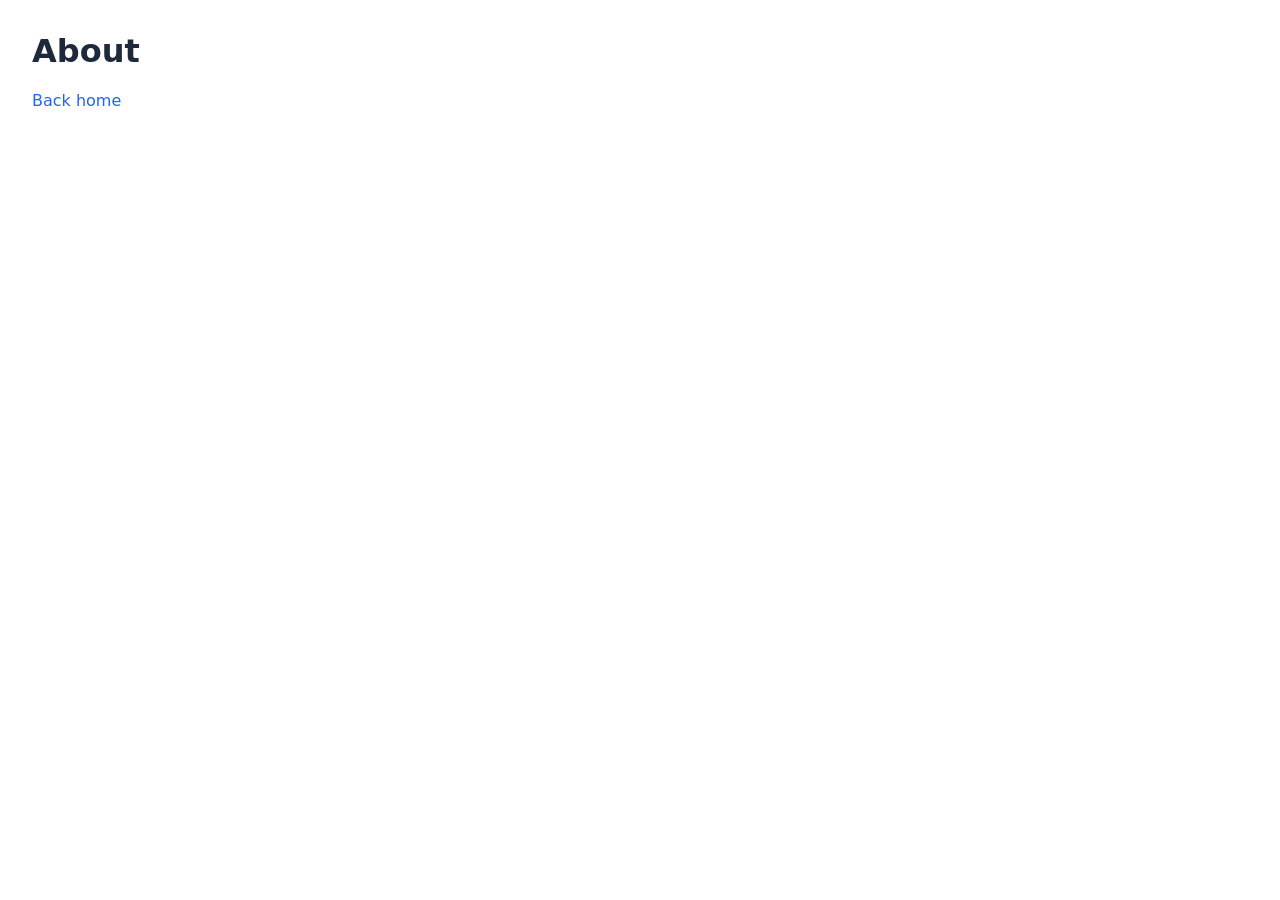
==== about/index.html @ 8b20c661 "Initial commit" ====
<!doctype html>
<html>
  <head>
    <meta charset="utf-8" />
    <meta name="viewport" content="width=device-width, initial-scale=1" />
    <meta name="color-scheme" content="light dark" />
    <title>About</title>
    <link rel="icon" href="/assets/favicon.svg" type="image/svg+xml">
    <link rel="stylesheet" href="/assets/css/styles.css">
  </head>
  <body>
    <h1>About</h1>
    <p><a href="/">Back home</a></p>
  </body>
</html>
---- assets/css/styles.css ----
:root {
  color-scheme: light dark;
  --color-bg: #ffffff;
  --color-text: #1e293b;
  --color-muted: #64748b;
  --color-accent: #2563eb;
  --color-border: #e2e8f0;
}

@media (prefers-color-scheme: dark) {
  :root {
    --color-bg: #0f172a;
    --color-text: #e2e8f0;
    --color-muted: #94a3b8;
    --color-accent: #60a5fa;
    --color-border: #1e293b;
  }
}

body {
  font-family: system-ui, sans-serif;
  margin: 2rem;
  background-color: var(--color-bg);
  color: var(--color-text);
}

a {
  text-decoration: none;
  color: var(--color-accent);
}
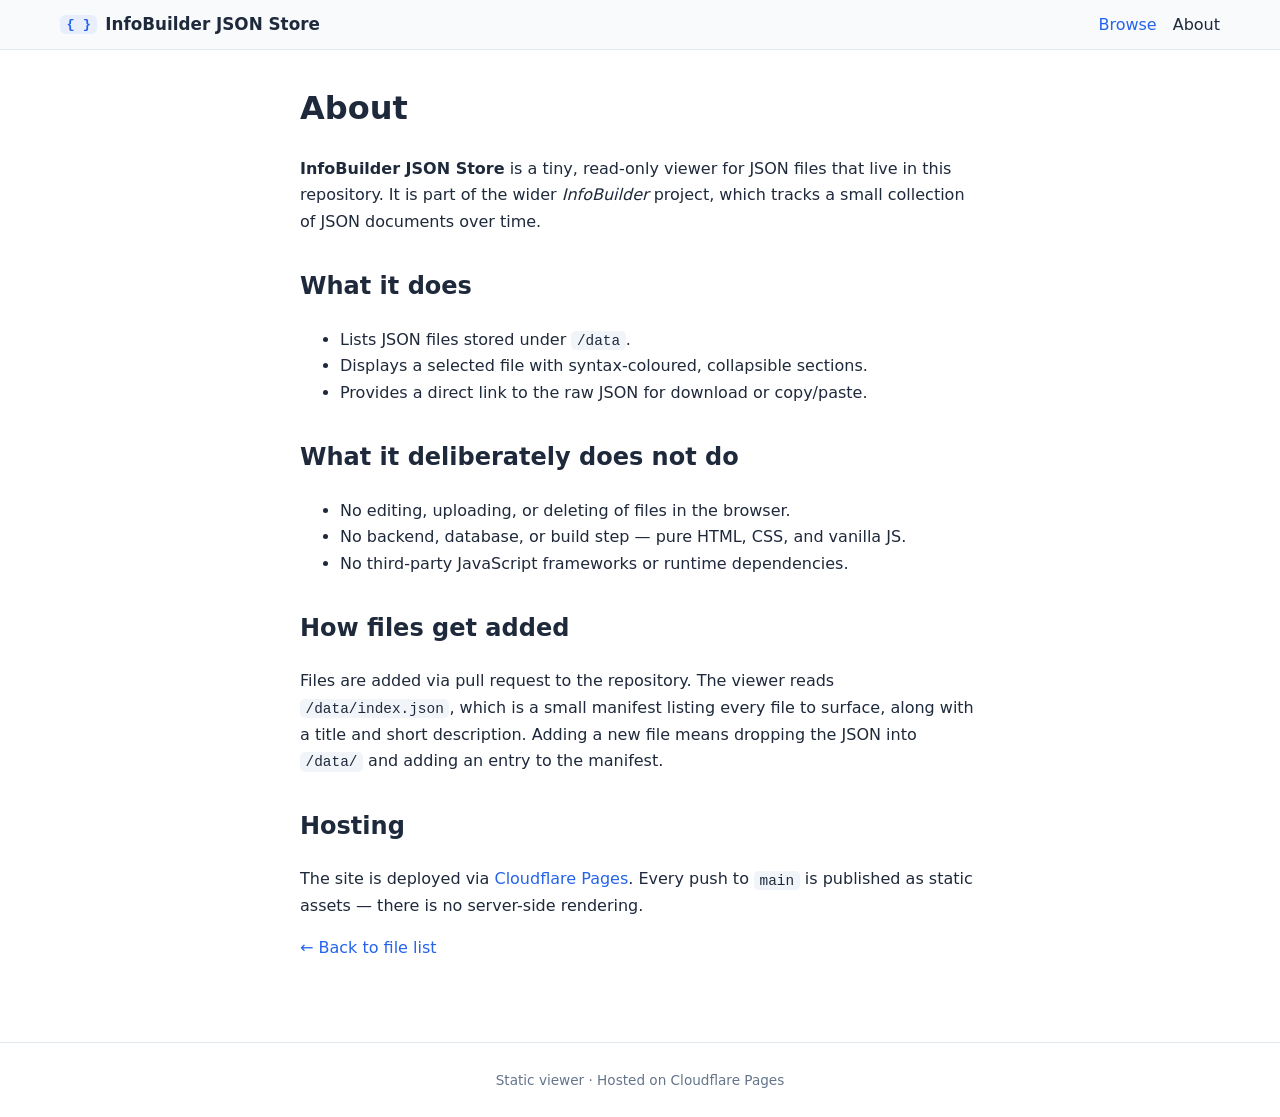
==== commit d9b39a0f: "Build static JSON viewer site Adds a minimal read-only site that lists JSON files from /data and ren" ====
--- a/about/index.html
+++ b/about/index.html
@@ -1,15 +1,71 @@
 <!doctype html>
-<html>
+<html lang="en">
   <head>
     <meta charset="utf-8" />
     <meta name="viewport" content="width=device-width, initial-scale=1" />
     <meta name="color-scheme" content="light dark" />
-    <title>About</title>
+    <title>About · InfoBuilder JSON Store</title>
     <link rel="icon" href="/assets/favicon.svg" type="image/svg+xml">
     <link rel="stylesheet" href="/assets/css/styles.css">
   </head>
   <body>
-    <h1>About</h1>
-    <p><a href="/">Back home</a></p>
+    <header class="site-header">
+      <div class="site-header__inner">
+        <a class="site-title" href="/">
+          <span class="site-title__mark">{ }</span>
+          InfoBuilder JSON Store
+        </a>
+        <nav class="site-nav">
+          <a href="/">Browse</a>
+          <a href="/about/" aria-current="page">About</a>
+        </nav>
+      </div>
+    </header>
+
+    <main class="prose">
+      <h1>About</h1>
+      <p>
+        <strong>InfoBuilder JSON Store</strong> is a tiny, read-only viewer for JSON
+        files that live in this repository. It is part of the wider
+        <em>InfoBuilder</em> project, which tracks a small collection of JSON
+        documents over time.
+      </p>
+
+      <h2>What it does</h2>
+      <ul>
+        <li>Lists JSON files stored under <code>/data</code>.</li>
+        <li>Displays a selected file with syntax-coloured, collapsible sections.</li>
+        <li>Provides a direct link to the raw JSON for download or copy/paste.</li>
+      </ul>
+
+      <h2>What it deliberately does not do</h2>
+      <ul>
+        <li>No editing, uploading, or deleting of files in the browser.</li>
+        <li>No backend, database, or build step — pure HTML, CSS, and vanilla JS.</li>
+        <li>No third-party JavaScript frameworks or runtime dependencies.</li>
+      </ul>
+
+      <h2>How files get added</h2>
+      <p>
+        Files are added via pull request to the repository. The viewer reads
+        <code>/data/index.json</code>, which is a small manifest listing every
+        file to surface, along with a title and short description. Adding a new
+        file means dropping the JSON into <code>/data/</code> and adding an entry
+        to the manifest.
+      </p>
+
+      <h2>Hosting</h2>
+      <p>
+        The site is deployed via <a href="https://pages.cloudflare.com/">Cloudflare Pages</a>.
+        Every push to <code>main</code> is published as static assets — there is no
+        server-side rendering.
+      </p>
+
+      <p><a href="/">← Back to file list</a></p>
+    </main>
+
+    <footer class="site-footer">
+      <p>Static viewer · Hosted on Cloudflare Pages</p>
+    </footer>
   </body>
 </html>
--- a/assets/css/styles.css
+++ b/assets/css/styles.css
@@ -1,30 +1,412 @@
 :root {
   color-scheme: light dark;
   --color-bg: #ffffff;
+  --color-bg-elev: #f8fafc;
   --color-text: #1e293b;
   --color-muted: #64748b;
   --color-accent: #2563eb;
+  --color-accent-soft: rgba(37, 99, 235, 0.08);
   --color-border: #e2e8f0;
+  --color-code-bg: #f1f5f9;
+
+  /* JSON token colors (light) */
+  --tok-key: #0f766e;
+  --tok-string: #b45309;
+  --tok-number: #2563eb;
+  --tok-bool: #9333ea;
+  --tok-null: #64748b;
+  --tok-punct: #475569;
 }
 
 @media (prefers-color-scheme: dark) {
   :root {
     --color-bg: #0f172a;
+    --color-bg-elev: #111c34;
     --color-text: #e2e8f0;
     --color-muted: #94a3b8;
     --color-accent: #60a5fa;
+    --color-accent-soft: rgba(96, 165, 250, 0.12);
     --color-border: #1e293b;
+    --color-code-bg: #0b1424;
+
+    --tok-key: #5eead4;
+    --tok-string: #fbbf24;
+    --tok-number: #93c5fd;
+    --tok-bool: #c4b5fd;
+    --tok-null: #94a3b8;
+    --tok-punct: #94a3b8;
   }
 }
 
+* {
+  box-sizing: border-box;
+}
+
+html, body {
+  margin: 0;
+  padding: 0;
+}
+
 body {
-  font-family: system-ui, sans-serif;
-  margin: 2rem;
+  font-family: system-ui, -apple-system, "Segoe UI", Roboto, sans-serif;
   background-color: var(--color-bg);
   color: var(--color-text);
+  min-height: 100vh;
+  display: flex;
+  flex-direction: column;
 }
 
 a {
   text-decoration: none;
   color: var(--color-accent);
 }
+
+a:hover {
+  text-decoration: underline;
+}
+
+code {
+  font-family: ui-monospace, SFMono-Regular, Menlo, Consolas, monospace;
+  font-size: 0.9em;
+}
+
+/* Header */
+.site-header {
+  background: var(--color-bg-elev);
+  border-bottom: 1px solid var(--color-border);
+}
+
+.site-header__inner {
+  max-width: 1200px;
+  margin: 0 auto;
+  padding: 0.9rem 1.25rem;
+  display: flex;
+  align-items: center;
+  justify-content: space-between;
+  gap: 1rem;
+}
+
+.site-title {
+  display: inline-flex;
+  align-items: center;
+  gap: 0.5rem;
+  color: var(--color-text);
+  font-weight: 600;
+  font-size: 1.05rem;
+}
+
+.site-title:hover {
+  text-decoration: none;
+}
+
+.site-title__mark {
+  display: inline-block;
+  padding: 0.15rem 0.4rem;
+  border-radius: 0.35rem;
+  background: var(--color-accent-soft);
+  color: var(--color-accent);
+  font-family: ui-monospace, SFMono-Regular, Menlo, Consolas, monospace;
+  font-size: 0.85rem;
+}
+
+.site-nav {
+  display: flex;
+  gap: 1rem;
+}
+
+.site-nav a[aria-current="page"] {
+  color: var(--color-text);
+}
+
+/* Layout */
+.layout {
+  flex: 1;
+  max-width: 1200px;
+  width: 100%;
+  margin: 0 auto;
+  padding: 1.25rem;
+  display: grid;
+  grid-template-columns: 280px 1fr;
+  gap: 1.25rem;
+  align-items: start;
+}
+
+@media (max-width: 760px) {
+  .layout {
+    grid-template-columns: 1fr;
+  }
+}
+
+/* Sidebar */
+.sidebar {
+  background: var(--color-bg-elev);
+  border: 1px solid var(--color-border);
+  border-radius: 0.5rem;
+  padding: 1rem;
+  position: sticky;
+  top: 1rem;
+}
+
+.sidebar__heading {
+  margin: 0 0 0.75rem;
+  font-size: 0.75rem;
+  text-transform: uppercase;
+  letter-spacing: 0.06em;
+  color: var(--color-muted);
+}
+
+.file-list {
+  list-style: none;
+  margin: 0;
+  padding: 0;
+  display: flex;
+  flex-direction: column;
+  gap: 0.25rem;
+}
+
+.file-list__status,
+.file-list__empty,
+.file-list__error {
+  color: var(--color-muted);
+  font-size: 0.9rem;
+  padding: 0.5rem 0.25rem;
+}
+
+.file-list__error {
+  color: #b91c1c;
+}
+
+.file-list a {
+  display: block;
+  padding: 0.55rem 0.7rem;
+  border-radius: 0.4rem;
+  color: var(--color-text);
+  border: 1px solid transparent;
+}
+
+.file-list a:hover {
+  background: var(--color-accent-soft);
+  text-decoration: none;
+}
+
+.file-list a[aria-current="true"] {
+  background: var(--color-accent-soft);
+  border-color: var(--color-accent);
+  color: var(--color-accent);
+}
+
+.file-list__title {
+  display: block;
+  font-weight: 600;
+  font-size: 0.95rem;
+}
+
+.file-list__path {
+  display: block;
+  font-family: ui-monospace, SFMono-Regular, Menlo, Consolas, monospace;
+  font-size: 0.78rem;
+  color: var(--color-muted);
+  margin-top: 0.1rem;
+}
+
+/* Viewer */
+.viewer {
+  background: var(--color-bg-elev);
+  border: 1px solid var(--color-border);
+  border-radius: 0.5rem;
+  min-height: 320px;
+  display: flex;
+  flex-direction: column;
+}
+
+.viewer__toolbar {
+  display: flex;
+  align-items: flex-start;
+  justify-content: space-between;
+  gap: 1rem;
+  padding: 1rem 1.25rem;
+  border-bottom: 1px solid var(--color-border);
+  flex-wrap: wrap;
+}
+
+.viewer__title {
+  margin: 0;
+  font-size: 1.1rem;
+}
+
+.viewer__description {
+  margin: 0.25rem 0 0;
+  color: var(--color-muted);
+  font-size: 0.92rem;
+}
+
+.viewer__path {
+  margin: 0.4rem 0 0;
+  font-size: 0.85rem;
+  color: var(--color-muted);
+  display: flex;
+  align-items: center;
+  gap: 0.6rem;
+}
+
+.viewer__path code {
+  background: var(--color-code-bg);
+  padding: 0.1rem 0.4rem;
+  border-radius: 0.3rem;
+}
+
+.viewer__actions {
+  display: flex;
+  gap: 0.5rem;
+}
+
+.viewer__actions button {
+  font: inherit;
+  font-size: 0.85rem;
+  padding: 0.4rem 0.7rem;
+  border: 1px solid var(--color-border);
+  background: var(--color-bg);
+  color: var(--color-text);
+  border-radius: 0.35rem;
+  cursor: pointer;
+}
+
+.viewer__actions button:hover {
+  border-color: var(--color-accent);
+  color: var(--color-accent);
+}
+
+.viewer__content {
+  padding: 1rem 1.25rem 1.5rem;
+  overflow-x: auto;
+}
+
+.viewer__placeholder {
+  color: var(--color-muted);
+  margin: 1rem 0;
+}
+
+.viewer__error {
+  color: #b91c1c;
+  margin: 1rem 0;
+}
+
+/* JSON tree */
+.json-tree {
+  font-family: ui-monospace, SFMono-Regular, Menlo, Consolas, monospace;
+  font-size: 0.92rem;
+  line-height: 1.55;
+  margin: 0;
+}
+
+.json-tree ul {
+  list-style: none;
+  margin: 0;
+  padding: 0 0 0 1.4rem;
+  border-left: 1px dashed var(--color-border);
+}
+
+.json-tree li {
+  position: relative;
+}
+
+.json-tree .json-node--collapsible > .json-summary {
+  cursor: pointer;
+  user-select: none;
+}
+
+.json-toggle {
+  display: inline-block;
+  width: 1rem;
+  color: var(--color-muted);
+  text-align: center;
+  margin-right: 0.15rem;
+  font-size: 0.75rem;
+}
+
+.json-node--collapsed > ul,
+.json-node--collapsed > .json-closing {
+  display: none;
+}
+
+.json-node--collapsed > .json-summary .json-ellipsis {
+  display: inline;
+}
+
+.json-node--collapsed > .json-summary .json-trail {
+  display: inline;
+}
+
+.json-ellipsis,
+.json-trail {
+  display: none;
+}
+
+.json-ellipsis {
+  color: var(--color-muted);
+  padding: 0 0.25rem;
+}
+
+.json-count {
+  color: var(--color-muted);
+  font-style: italic;
+  font-size: 0.85em;
+  margin-left: 0.4rem;
+}
+
+.json-key {
+  color: var(--tok-key);
+}
+
+.json-string {
+  color: var(--tok-string);
+  word-break: break-word;
+}
+
+.json-number {
+  color: var(--tok-number);
+}
+
+.json-bool {
+  color: var(--tok-bool);
+}
+
+.json-null {
+  color: var(--tok-null);
+  font-style: italic;
+}
+
+.json-punct {
+  color: var(--tok-punct);
+}
+
+/* Prose pages (About) */
+.prose {
+  max-width: 720px;
+  margin: 2rem auto;
+  padding: 0 1.25rem 2rem;
+  line-height: 1.65;
+}
+
+.prose h1 {
+  margin-top: 0;
+}
+
+.prose h2 {
+  margin-top: 2rem;
+}
+
+.prose code {
+  background: var(--color-code-bg);
+  padding: 0.1rem 0.35rem;
+  border-radius: 0.3rem;
+}
+
+/* Footer */
+.site-footer {
+  border-top: 1px solid var(--color-border);
+  padding: 1rem 1.25rem;
+  text-align: center;
+  color: var(--color-muted);
+  font-size: 0.85rem;
+}
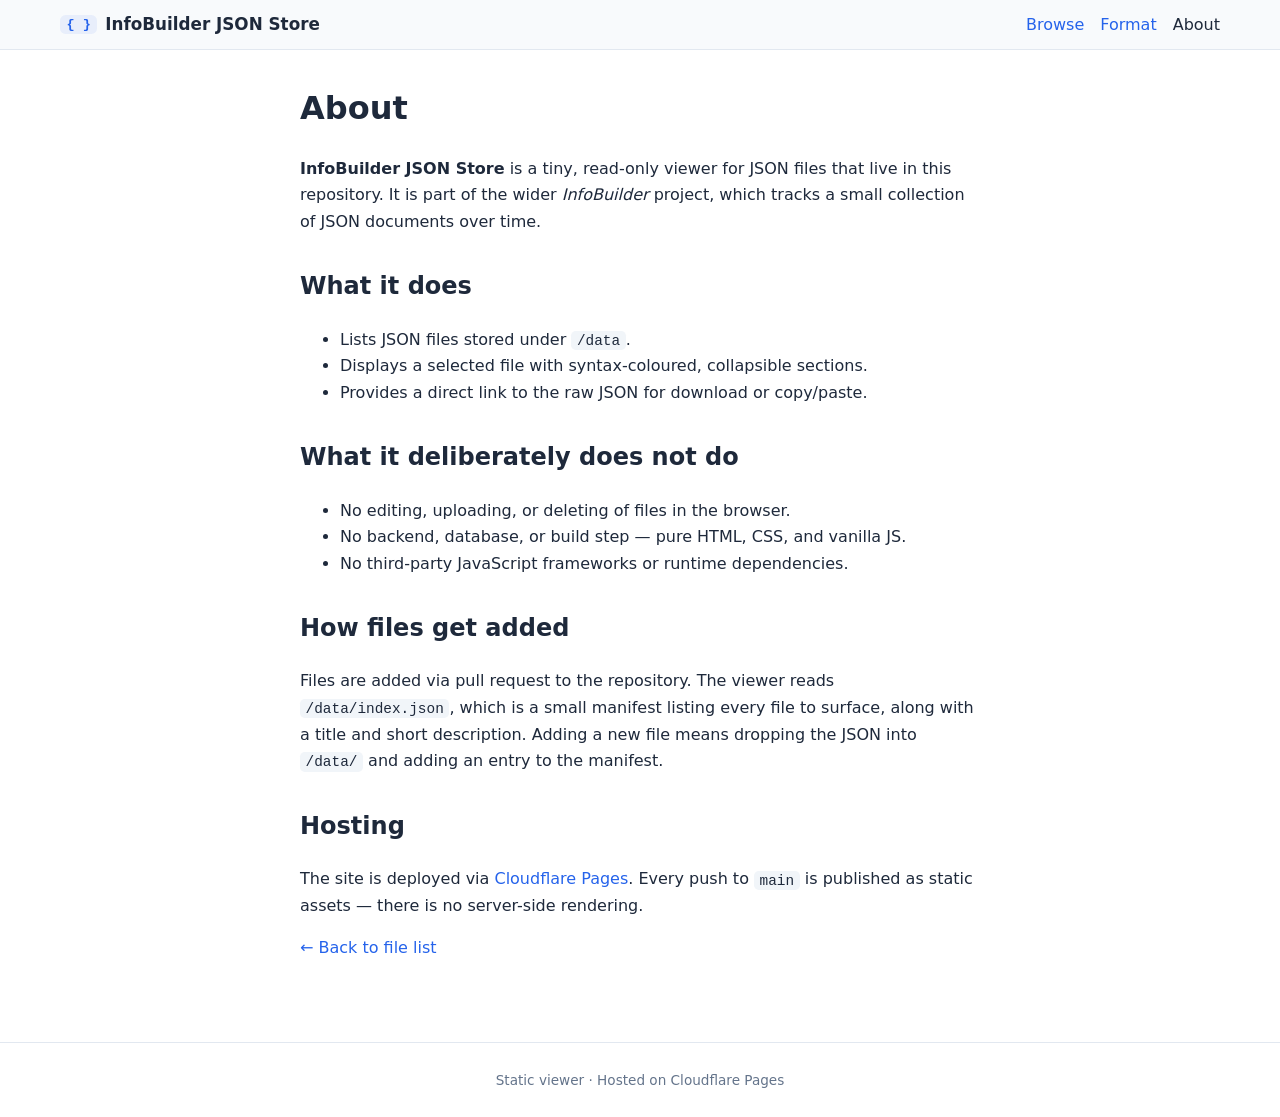
==== commit 761e15d2: "Added format page Explains to humans / bots how to structure a .json file for Info Builder" ====
--- a/about/index.html
+++ b/about/index.html
@@ -17,6 +17,7 @@
         </a>
         <nav class="site-nav">
           <a href="/">Browse</a>
+          <a href="/format/">Format</a>
           <a href="/about/" aria-current="page">About</a>
         </nav>
       </div>
--- a/assets/css/styles.css
+++ b/assets/css/styles.css
@@ -402,6 +402,27 @@
   border-radius: 0.3rem;
 }
 
+/* Prose tables */
+.prose table {
+  border-collapse: collapse;
+  width: 100%;
+  margin: 1rem 0 1.5rem;
+  font-size: 0.9rem;
+}
+
+.prose th,
+.prose td {
+  border: 1px solid var(--color-border);
+  padding: 0.4rem 0.7rem;
+  text-align: left;
+  vertical-align: top;
+}
+
+.prose th {
+  background: var(--color-code-bg);
+  font-weight: 600;
+}
+
 /* Footer */
 .site-footer {
   border-top: 1px solid var(--color-border);
